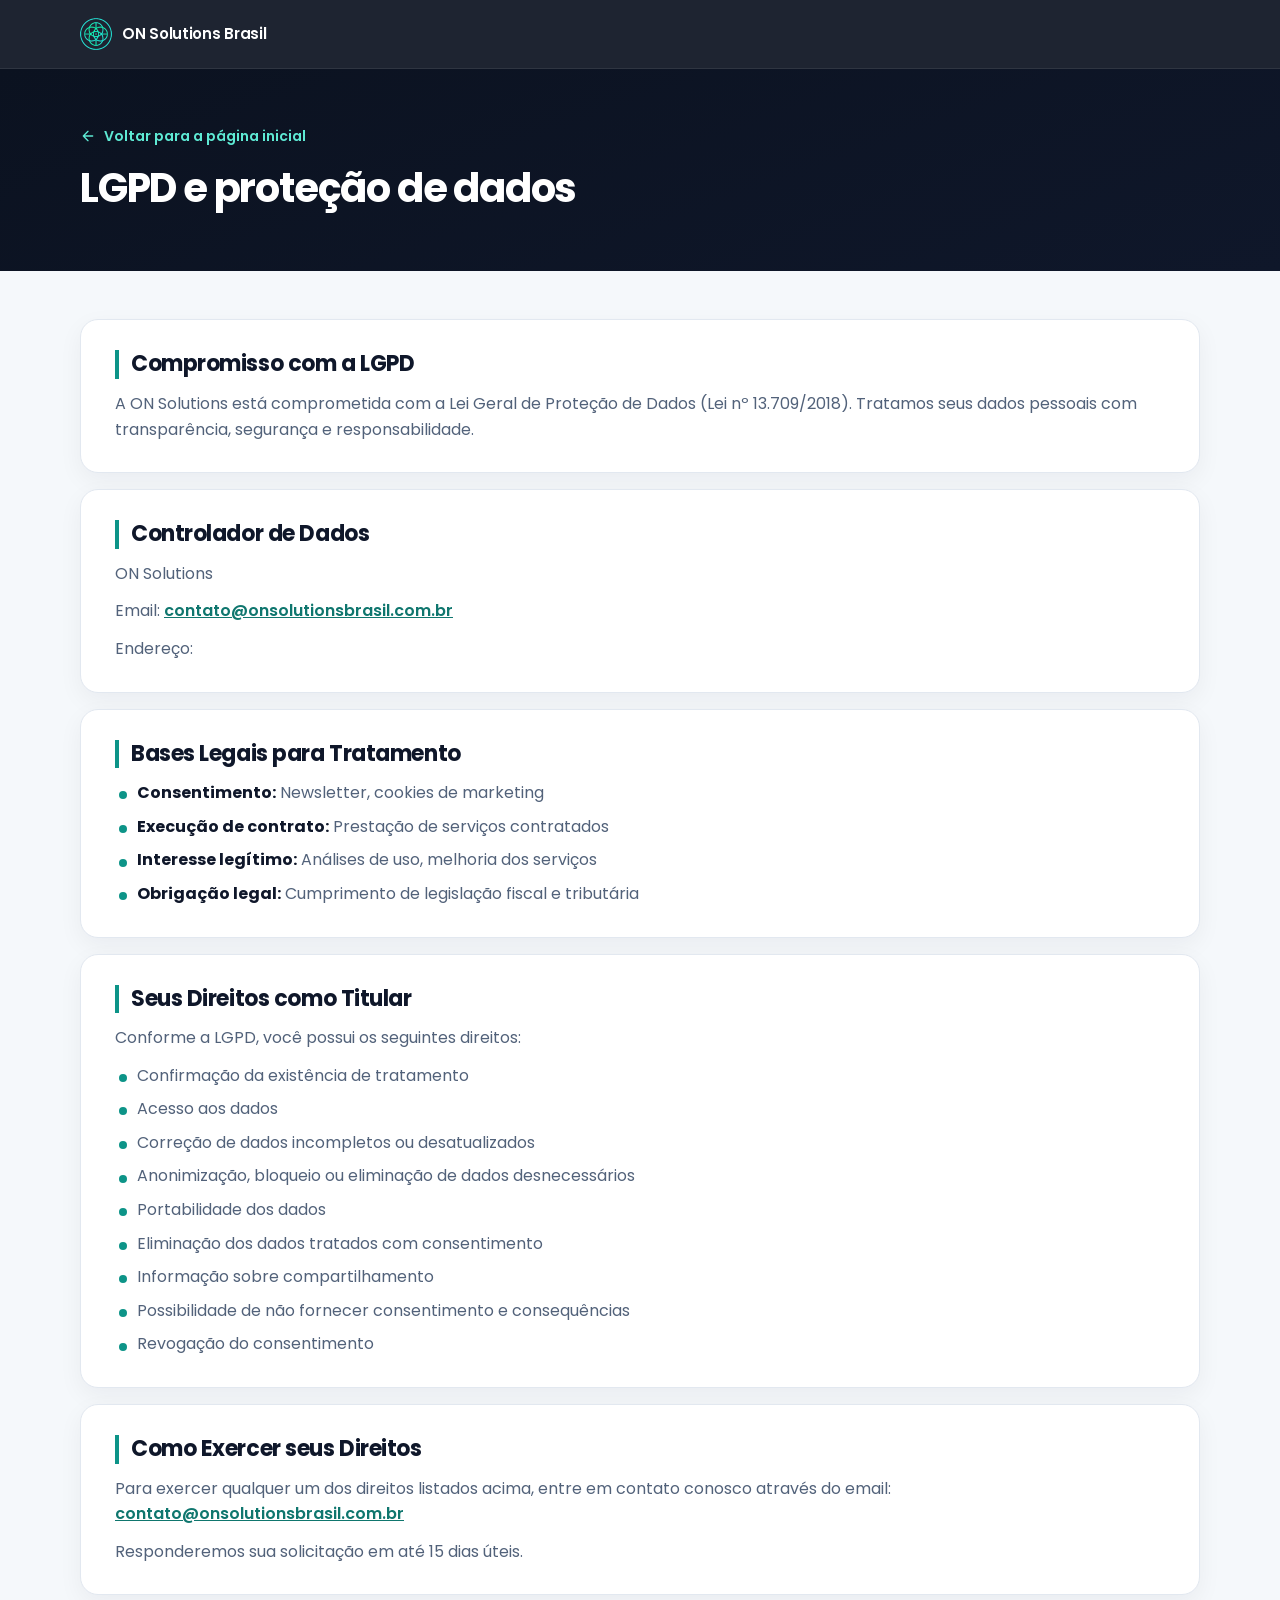
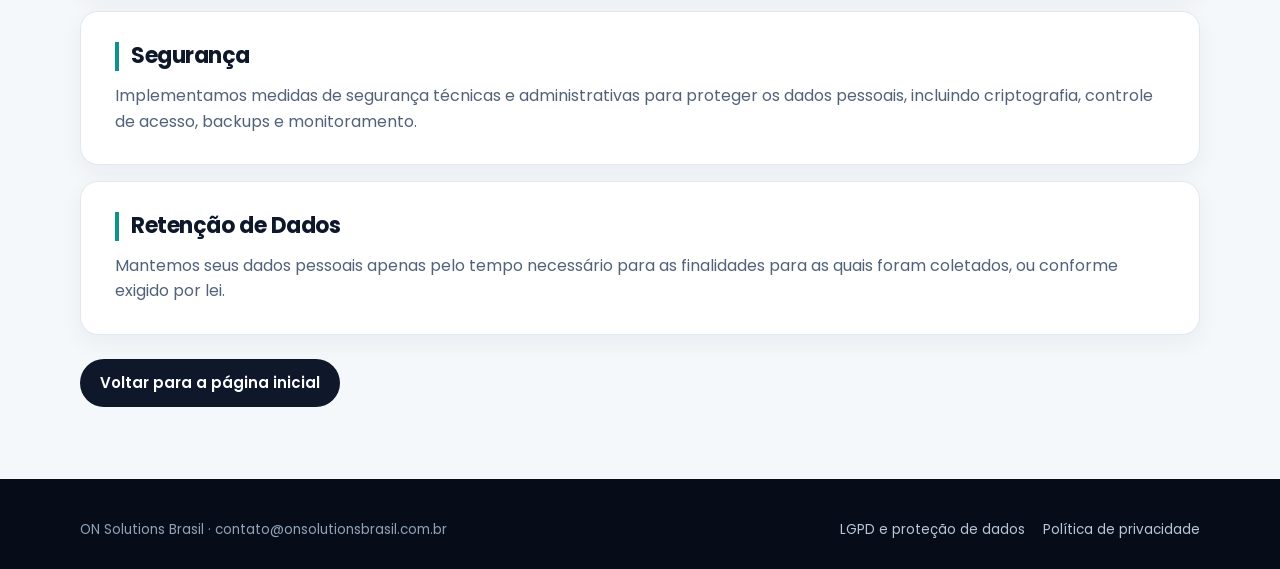
==== lgpd.html @ 5350cd0f "feat(legal): add LGPD and privacy policy pages with legal documentation - Add new legal.css styleshe" ====
<!DOCTYPE html>
<html lang="pt-BR">
<head>
<meta charset="UTF-8">
<meta name="viewport" content="width=device-width, initial-scale=1, viewport-fit=cover">
<meta name="theme-color" content="#0B1220">
<title>LGPD e proteção de dados | ON Solutions Brasil</title>
<meta name="robots" content="noindex,follow">
<link rel="icon" type="image/png" sizes="64x64" href="assets/img/on-logo.png">
<link rel="preconnect" href="https://fonts.googleapis.com">
<link rel="preconnect" href="https://fonts.gstatic.com" crossorigin>
<link href="https://fonts.googleapis.com/css2?family=Poppins:wght@400;500;600;700;800&display=swap" rel="stylesheet">
<link rel="stylesheet" href="css/styles.css">
<link rel="stylesheet" href="css/legal.css">
</head>
<body>
<header class="top"><div class="w top-in">
  <a class="brand" href="index.html" style="text-decoration:none"><img src="assets/img/on-logo.png" alt="ON Solutions Brasil" width="32" height="32"><span>ON Solutions<span class="br"> Brasil</span></span></a>
</div></header>

<section class="legal-hero"><div class="w">
  <a class="legal-back" href="index.html"><svg viewBox="0 0 24 24" aria-hidden="true"><path d="M19 12H5M12 19l-7-7 7-7"/></svg>Voltar para a página inicial</a>
  <h1>LGPD e proteção de dados</h1>
</div></section>

<main class="legal-main"><div class="w">
  <section class="legal-card">
    <h2>Compromisso com a LGPD</h2>
    <p>A ON Solutions está comprometida com a Lei Geral de Proteção de Dados (Lei nº 13.709/2018). Tratamos seus dados pessoais com transparência, segurança e responsabilidade.</p>
  </section>

  <section class="legal-card">
    <h2>Controlador de Dados</h2>
    <p>ON Solutions</p>
    <p>Email: <a href="mailto:contato@onsolutionsbrasil.com.br">contato@onsolutionsbrasil.com.br</a></p>
    <p>Endereço:</p>
  </section>

  <section class="legal-card">
    <h2>Bases Legais para Tratamento</h2>
    <ul>
      <li><strong>Consentimento:</strong> Newsletter, cookies de marketing</li>
      <li><strong>Execução de contrato:</strong> Prestação de serviços contratados</li>
      <li><strong>Interesse legítimo:</strong> Análises de uso, melhoria dos serviços</li>
      <li><strong>Obrigação legal:</strong> Cumprimento de legislação fiscal e tributária</li>
    </ul>
  </section>

  <section class="legal-card">
    <h2>Seus Direitos como Titular</h2>
    <p>Conforme a LGPD, você possui os seguintes direitos:</p>
    <ul>
      <li>Confirmação da existência de tratamento</li>
      <li>Acesso aos dados</li>
      <li>Correção de dados incompletos ou desatualizados</li>
      <li>Anonimização, bloqueio ou eliminação de dados desnecessários</li>
      <li>Portabilidade dos dados</li>
      <li>Eliminação dos dados tratados com consentimento</li>
      <li>Informação sobre compartilhamento</li>
      <li>Possibilidade de não fornecer consentimento e consequências</li>
      <li>Revogação do consentimento</li>
    </ul>
  </section>

  <section class="legal-card">
    <h2>Como Exercer seus Direitos</h2>
    <p>Para exercer qualquer um dos direitos listados acima, entre em contato conosco através do email: <a href="mailto:contato@onsolutionsbrasil.com.br">contato@onsolutionsbrasil.com.br</a></p>
    <p>Responderemos sua solicitação em até 15 dias úteis.</p>
  </section>

  <section class="legal-card">
    <h2>Segurança</h2>
    <p>Implementamos medidas de segurança técnicas e administrativas para proteger os dados pessoais, incluindo criptografia, controle de acesso, backups e monitoramento.</p>
  </section>

  <section class="legal-card">
    <h2>Retenção de Dados</h2>
    <p>Mantemos seus dados pessoais apenas pelo tempo necessário para as finalidades para as quais foram coletados, ou conforme exigido por lei.</p>
  </section>

  <div class="legal-bottom"><a href="index.html">Voltar para a página inicial</a></div>
</div></main>

<footer class="foot legal-foot"><div class="w foot-in">
  <div>ON Solutions Brasil · contato@onsolutionsbrasil.com.br</div>
  <div class="lk"><a href="lgpd.html">LGPD e proteção de dados</a><a href="politica-de-privacidade.html">Política de privacidade</a></div>
</div></footer>
</body>
</html>
---- css/styles.css ----
/* =========================================================================
   ON Solutions Brasil — LP10 Chatbot para WhatsApp
   Estilos (CSS3 puro). Fiel ao arquivo de referência 10-lp-chatbot-whatsapp.html
   ========================================================================= */

:root {
  --ink: #0B1220;
  --navy: #0F172A;
  --bg: #F5F8FB;
  --line: #E2E8F0;
  --text: #0F172A;
  --soft: #52627A;
  --mint: #5EEAD4;
  --teal: #0D9488;
  --tealD: #0F766E;
  --wa: #25D366;
  --waD: #1EBE5B;
  --font: "Poppins", "Segoe UI", system-ui, -apple-system, sans-serif;
}

*, *::before, *::after { box-sizing: border-box; }

html { scroll-behavior: smooth; -webkit-text-size-adjust: 100%; }

body {
  margin: 0;
  font-family: var(--font);
  color: var(--text);
  background: var(--bg);
  line-height: 1.55;
  font-size: 16px;
  -webkit-font-smoothing: antialiased;
  overflow-x: hidden;
}

h1, h2, h3, p, ul { margin: 0; }
ul { padding: 0; list-style: none; }
a { color: inherit; }
img { display: block; max-width: 100%; }

.w { width: min(1120px, 100% - 32px); margin-inline: auto; }

:focus-visible { outline: 3px solid var(--teal); outline-offset: 3px; border-radius: 10px; }
.top :focus-visible,
.hero :focus-visible,
.proof :focus-visible,
.final :focus-visible,
.sticky :focus-visible { outline-color: var(--mint); }

/* ---------------------------------------------------------------- Header */
.top {
  position: sticky;
  top: 0;
  z-index: 50;
  background: rgba(11, 18, 32, .92);
  backdrop-filter: blur(12px);
  -webkit-backdrop-filter: blur(12px);
  border-bottom: 1px solid rgba(255, 255, 255, .08);
}
.top-in { display: flex; align-items: center; justify-content: space-between; height: 60px; gap: 12px; }
.brand {
  display: flex; align-items: center; gap: 10px;
  color: #fff; font-weight: 600; font-size: 15px; letter-spacing: -.02em; white-space: nowrap;
}
.brand img { width: 32px; height: 32px; }
.top-r { display: flex; align-items: center; gap: 18px; }
.top-phone { display: none; color: #CBD5E1; font-weight: 500; font-size: 15px; text-decoration: none; }
.top-phone:hover { color: var(--mint); }
.top-btn {
  display: inline-flex; align-items: center; gap: 8px;
  background: var(--wa); color: #06240F; font-weight: 700; font-size: 14px;
  padding: 10px 16px; border-radius: 999px; text-decoration: none; white-space: nowrap;
}
.top-btn svg { width: 18px; height: 18px; fill: currentColor; }

@media (max-width: 400px) { .brand .br { display: none; } }

/* ------------------------------------------------------------------ Hero */
.hero {
  background:
    radial-gradient(90% 70% at 100% 0%, rgba(94, 234, 212, .22), transparent 60%),
    radial-gradient(80% 60% at 0% 100%, rgba(13, 148, 136, .32), transparent 62%),
    linear-gradient(165deg, #0B1220 0%, #0F2D3A 62%, #134E4A 100%);
  color: #fff;
  padding: 26px 0 44px;
}
.hero-grid { display: grid; gap: 26px; }
.badge {
  display: inline-flex; align-items: center; gap: 8px;
  font-size: 13px; font-weight: 600; color: var(--mint);
  background: rgba(94, 234, 212, .10); border: 1px solid rgba(94, 234, 212, .30);
  padding: 6px 12px; border-radius: 999px;
}
.badge i { width: 8px; height: 8px; border-radius: 50%; background: var(--mint); animation: ping 2s infinite; }
@keyframes ping {
  0% { box-shadow: 0 0 0 0 rgba(94, 234, 212, .6); }
  70%, 100% { box-shadow: 0 0 0 10px rgba(94, 234, 212, 0); }
}
.h { font-size: clamp(29px, 8.4vw, 54px); line-height: 1.05; font-weight: 800; letter-spacing: -.04em; margin-top: 16px; }
.h mark { background: none; color: var(--mint); }
.sub { margin-top: 14px; font-size: clamp(17px, 4.5vw, 20px); line-height: 1.45; color: #CBD7E4; max-width: 560px; }
.points { display: none; }
.cta {
  position: relative;
  display: flex; align-items: center; justify-content: center; gap: 12px;
  width: 100%; min-height: 62px; padding: 16px 22px; border-radius: 18px;
  background: var(--wa); color: #06240F;
  font-family: inherit; font-weight: 700; font-size: 18px; line-height: 1.2;
  text-decoration: none; text-align: center;
  box-shadow: 0 14px 34px -10px rgba(37, 211, 102, .65), inset 0 -3px 0 rgba(0, 0, 0, .12);
  overflow: hidden; transition: transform .15s, background .15s; -webkit-tap-highlight-color: transparent;
}
.cta:hover { background: var(--waD); }
.cta:active { transform: translateY(1px) scale(.99); }
.cta svg { width: 26px; height: 26px; flex: none; fill: currentColor; }
.cta .arr { width: 22px; height: 22px; fill: none; stroke: currentColor; stroke-width: 2.6; stroke-linecap: round; stroke-linejoin: round; }
.cta::after {
  content: ""; position: absolute; inset: 0;
  background: linear-gradient(110deg, transparent 30%, rgba(255, 255, 255, .45) 50%, transparent 70%);
  transform: translateX(-120%); animation: shine 3.4s ease-in-out infinite; pointer-events: none;
}
@keyframes shine {
  0%, 55% { transform: translateX(-120%); }
  100% { transform: translateX(120%); }
}
.trust { display: flex; flex-wrap: wrap; gap: 8px 16px; margin-top: 16px; font-size: 13.5px; color: #B7C6D8; }
.trust span { display: inline-flex; align-items: center; gap: 7px; }
.trust span::before,
.points li::before,
.offer li::before {
  content: ""; flex: none; width: 16px; height: 16px; border-radius: 50%;
  background: var(--mint) url("data:image/svg+xml,%3Csvg xmlns='http://www.w3.org/2000/svg' viewBox='0 0 24 24' fill='none' stroke='%230B1220' stroke-width='4' stroke-linecap='round' stroke-linejoin='round'%3E%3Cpath d='M5 12.5l4.5 4.5L19 7.5'/%3E%3C/svg%3E") center / 10px no-repeat;
}

/* Card de conversa (demonstração visual do WhatsApp) */
.chat {
  display: block; text-decoration: none; color: #fff;
  background: rgba(255, 255, 255, .06); border: 1px solid rgba(255, 255, 255, .14);
  border-radius: 24px; padding: 14px;
  backdrop-filter: blur(8px); -webkit-backdrop-filter: blur(8px);
}
.chat-head { display: flex; align-items: center; gap: 10px; padding: 4px 6px 12px; border-bottom: 1px solid rgba(255, 255, 255, .10); }
.chat-head img { width: 38px; height: 38px; border-radius: 50%; background: #0B1220; padding: 4px; }
.chat-head b { display: block; font-size: 15px; line-height: 1.2; }
.chat-head small { font-size: 12px; color: #9FB2C7; }
.chat-body { padding: 16px 4px 4px; display: flex; flex-direction: column; gap: 12px; }
.bubble {
  align-self: flex-end; max-width: 92%;
  background: #005C4B; color: #E9FFF7; border-radius: 16px 16px 4px 16px;
  padding: 12px 14px; font-size: 15px; line-height: 1.45;
  box-shadow: 0 8px 18px -10px rgba(0, 0, 0, .6);
}
.chat-hint { font-size: 12.5px; color: #9FB2C7; text-align: center; }

/* ---------------------------------------------------------------- Seções */
.sec { padding: 52px 0; }
.sec-w { background: #fff; }
.eyebrow { font-size: 13px; font-weight: 700; color: var(--tealD); letter-spacing: .02em; }
.t2 { font-size: clamp(26px, 6.8vw, 40px); line-height: 1.1; font-weight: 800; letter-spacing: -.035em; margin-top: 8px; }
.lead2 { margin-top: 12px; color: var(--soft); font-size: 16.5px; max-width: 620px; }

/* Dores (toggle) */
.pains { display: grid; gap: 12px; margin-top: 24px; }
.pain {
  display: flex; align-items: center; gap: 14px; width: 100%; min-height: 68px;
  padding: 14px 16px; border-radius: 18px; background: #fff; border: 1.5px solid var(--line);
  font-family: inherit; font-weight: 600; font-size: 17px; line-height: 1.3; letter-spacing: -.01em;
  color: inherit; text-align: left; cursor: pointer;
  transition: border-color .15s, background .15s, transform .15s; -webkit-tap-highlight-color: transparent;
}
.pain:hover { border-color: #9DDBB8; }
.pain:active { transform: scale(.99); }
.pain .qt { flex: 1; }
.pain .ck {
  flex: none; width: 30px; height: 30px; border-radius: 50%; border: 2px solid #C5D0DD;
  display: grid; place-items: center; transition: background .15s, border-color .15s;
}
.pain .ck svg { width: 16px; height: 16px; fill: none; stroke: #fff; stroke-width: 3.4; stroke-linecap: round; stroke-linejoin: round; opacity: 0; }
.pain[aria-pressed=true] { border-color: var(--wa); background: #F0FFF6; }
.pain[aria-pressed=true] .ck { background: var(--wa); border-color: var(--wa); }
.pain[aria-pressed=true] .ck svg { opacity: 1; }
.pains-hint { margin-top: 14px; font-size: 14px; color: var(--soft); text-align: center; min-height: 21px; }

/* Benefícios */
.bens { display: grid; gap: 14px; margin-top: 26px; }
.ben { background: var(--bg); border: 1px solid var(--line); border-radius: 20px; padding: 20px; }
.bi {
  width: 46px; height: 46px; border-radius: 14px;
  background: linear-gradient(135deg, #0F2D3A, #134E4A);
  display: grid; place-items: center; margin-bottom: 14px;
}
.bi svg { width: 24px; height: 24px; stroke: var(--mint); fill: none; stroke-width: 2; stroke-linecap: round; stroke-linejoin: round; }
.ben h3 { font-size: 18px; font-weight: 700; letter-spacing: -.02em; line-height: 1.25; }
.ben p { margin-top: 6px; color: var(--soft); font-size: 15px; }

/* Prova social */
.proof { background: #0B1220; color: #fff; }
.proof .eyebrow { color: var(--mint); }
.stats { display: grid; grid-template-columns: 1fr 1fr; gap: 12px; margin-top: 22px; }
.stat { background: rgba(255, 255, 255, .06); border: 1px solid rgba(255, 255, 255, .12); border-radius: 18px; padding: 16px; }
.stat b { display: block; font-size: 34px; font-weight: 800; letter-spacing: -.04em; line-height: 1; color: var(--mint); }
.stat span { display: block; margin-top: 6px; font-size: 13px; color: #B7C6D8; }
.stat.wide { grid-column: 1/-1; }
.stat.wide b { font-size: 26px; }

/* Carrossel de clientes */
.marq {
  margin-top: 22px; overflow-x: auto; scrollbar-width: none;
  -webkit-mask-image: linear-gradient(90deg, transparent, #000 8%, #000 92%, transparent);
  mask-image: linear-gradient(90deg, transparent, #000 8%, #000 92%, transparent);
}
.marq::-webkit-scrollbar { display: none; }
.marq.is-looping { overflow: hidden; }
.track { display: flex; width: max-content; }
.marq.is-looping .track { animation: mq var(--dur, 40s) linear infinite; will-change: transform; }
.marq.is-looping.is-paused .track { animation-play-state: paused; }
@keyframes mq { to { transform: translateX(-50%); } }
.chip {
  flex: none; width: 168px; height: 64px; margin-right: 12px;
  background: #fff; border-radius: 14px; display: flex; align-items: center; justify-content: center; padding: 10px 16px;
}
.chip img { max-width: 136px; max-height: 42px; width: auto; height: auto; object-fit: contain; }
.chip .wm { font-weight: 700; font-size: 19px; letter-spacing: -.03em; color: #0F172A; }

/* Como funciona */
.steps2 { display: grid; gap: 12px; margin-top: 24px; }
.st { display: flex; gap: 16px; align-items: flex-start; background: #fff; border: 1px solid var(--line); border-radius: 20px; padding: 18px; }
.st .n { flex: none; width: 44px; height: 44px; border-radius: 14px; background: var(--navy); color: var(--mint); font-weight: 800; font-size: 20px; display: grid; place-items: center; }
.st b { display: block; font-size: 17px; line-height: 1.3; }
.st p { color: var(--soft); font-size: 15px; margin-top: 2px; }

/* Oferta */
.offer { background: linear-gradient(160deg, #0F2D3A, #134E4A); border-radius: 26px; color: #fff; padding: 26px 22px; }
.offer .t2 { margin-top: 6px; }
.offer ul { display: grid; gap: 12px; margin: 18px 0 24px; }
.offer li { display: flex; gap: 12px; align-items: flex-start; font-size: 16.5px; line-height: 1.4; }
.offer li::before { margin-top: 2px; width: 20px; height: 20px; background-size: 12px; }

/* FAQ */
#duvidas { text-align: center; }
#duvidas .faq { text-align: left; margin-left: auto; margin-right: auto; }
.faq { display: grid; gap: 10px; margin-top: 22px; }
details { background: #fff; border: 1px solid var(--line); border-radius: 16px; }
summary {
  cursor: pointer; list-style: none; padding: 18px; font-weight: 600; font-size: 16.5px;
  display: flex; justify-content: space-between; gap: 12px; align-items: center; min-height: 58px;
  -webkit-tap-highlight-color: transparent;
}
summary::-webkit-details-marker { display: none; }
summary::after { content: "+"; font-size: 26px; line-height: 1; color: var(--tealD); flex: none; }
details[open] summary::after { content: "–"; }
details p { padding: 0 18px 18px; color: var(--soft); font-size: 15.5px; }

/* CTA final */
.final {
  background: radial-gradient(90% 80% at 50% 0%, rgba(94, 234, 212, .18), transparent 60%), #0B1220;
  color: #fff; text-align: center; padding: 58px 0 64px;
}
.final .h2 { font-size: clamp(28px, 7.4vw, 44px); font-weight: 800; letter-spacing: -.04em; line-height: 1.08; }
.final p.lead3 { color: #C0CEDC; margin: 14px auto 26px; max-width: 520px; font-size: 16.5px; }
.note { margin-top: 14px; font-size: 13.5px; color: #93A7BD; }

/* Footer */
.foot { background: #070D18; color: #8FA2B8; padding: 28px 0 calc(28px + 84px); font-size: 13.5px; }
.foot-in { display: grid; gap: 14px; }
.foot a { color: #B7C6D8; text-decoration: none; }
.foot a:hover { text-decoration: underline; }
.foot .lk { display: flex; flex-wrap: wrap; gap: 6px 18px; }

/* Barra fixa de WhatsApp */
.sticky {
  position: fixed; left: 0; right: 0; bottom: 0; z-index: 60;
  padding: 10px 14px calc(10px + env(safe-area-inset-bottom));
  background: rgba(11, 18, 32, .94);
  backdrop-filter: blur(12px); -webkit-backdrop-filter: blur(12px);
  border-top: 1px solid rgba(255, 255, 255, .10);
  animation: up .5s .5s both;
}
@keyframes up { from { transform: translateY(110%); } to { transform: none; } }
.sticky .cta {
  min-height: 58px; font-size: 17px; max-width: 520px; margin-inline: auto;
  box-shadow: 0 10px 26px -10px rgba(37, 211, 102, .6), inset 0 -3px 0 rgba(0, 0, 0, .12);
}

/* Índice (reservado, presente na referência) */
.idx { display: grid; gap: 12px; margin-top: 22px; }
.idx a { display: block; background: #fff; border: 1px solid var(--line); border-radius: 16px; padding: 16px; text-decoration: none; }
.idx b { display: block; font-size: 17px; }
.idx span { display: block; color: var(--soft); font-size: 14.5px; margin-top: 2px; }
.idx code { display: block; margin-top: 8px; font-size: 12.5px; background: var(--bg); padding: 6px 8px; border-radius: 8px; word-break: break-all; color: #334155; }

/* ===================================================================
   Responsividade
   =================================================================== */
@media (max-width: 430px) {
  .cta .arr { display: none; }
  .cta { padding: 16px 16px; font-size: 17px; gap: 10px; }
}
@media (max-width: 380px) {
  .cta, .sticky .cta { font-size: 16px; gap: 10px; padding: 14px 14px; }
}
@media (max-width: 340px) {
  .cta, .sticky .cta { font-size: 14.5px; gap: 8px; padding: 14px 10px; }
  .cta svg { width: 22px; height: 22px; }
}

@media (min-width: 860px) {
  .top-in { height: 68px; }
  .top-phone { display: block; }
  .hero { padding: 64px 0 88px; }
  .hero-grid { grid-template-columns: 1.1fr .9fr; align-items: center; gap: 56px; }
  .points { display: grid; gap: 10px; margin-top: 20px; font-size: 16.5px; color: #E2E8F0; }
  .points li { display: flex; gap: 10px; align-items: center; }
  .sec { padding: 84px 0; }
  .pains { grid-template-columns: 1fr 1fr; }
  .bens { grid-template-columns: repeat(4, 1fr); }
  .steps2 { grid-template-columns: repeat(3, 1fr); }
  .stats { grid-template-columns: repeat(3, 1fr); }
  .stat.wide { grid-column: auto; }
  .offer { padding: 44px 48px; display: grid; grid-template-columns: 1.2fr 1fr; gap: 32px; align-items: center; }
  .offer ul { margin: 0; }
  .foot-in { grid-template-columns: 1fr auto; align-items: center; }
  .faq { max-width: 820px; }
}

/* ---- Ajustes finos (segunda camada, conforme referência) ---- */
.w { width: min(1120px, 100% - 40px); }
body { line-height: 1.6; }
.top { transition: transform .3s ease; }
.top.hide { transform: translateY(-100%); }
.hero { padding: 40px 0 64px; }
.hero-grid { gap: 40px; }
.h { margin-top: 22px; line-height: 1.08; }
.badge { padding: 7px 14px; }
.sub { margin-top: 22px; line-height: 1.6; }
.trust { margin-top: 30px; gap: 12px 20px; }
.chat { padding: 20px; border-radius: 28px; }
.chat-head { padding: 4px 6px 16px; }
.chat-body { padding: 22px 4px 6px; gap: 16px; }
.bubble { padding: 15px 17px; }
.sec { padding: 76px 0; }
.t2 { margin-top: 14px; line-height: 1.14; }
.lead2 { margin-top: 18px; line-height: 1.65; max-width: 600px; }
.pains { margin-top: 36px; gap: 16px; }
.pain { min-height: 80px; padding: 18px 20px; line-height: 1.4; }
.pains-hint { margin-top: 22px; }
.bens { margin-top: 40px; gap: 20px; }
.ben { padding: 28px 26px; border-radius: 22px; }
.bi { margin-bottom: 20px; }
.ben p { margin-top: 10px; line-height: 1.6; }
.stats { margin-top: 34px; gap: 16px; }
.stat { padding: 22px; }
.marq { margin-top: 36px; }
.chip { width: 176px; height: 70px; margin-right: 16px; }
.steps2 { margin-top: 34px; gap: 16px; }
.st { padding: 24px 22px; gap: 18px; border-radius: 22px; }
.st p { margin-top: 6px; line-height: 1.6; }
.offer { padding: 34px 26px; border-radius: 28px; }
.offer .t2 { margin-top: 10px; }
.offer ul { gap: 16px; margin: 24px 0 0; }
.faq { margin-top: 34px; gap: 14px; }
summary { padding: 22px; }
details p { padding: 0 22px 22px; line-height: 1.7; }
.final { padding: 84px 0 92px; }
.final p.lead3 { margin: 20px auto 0; line-height: 1.65; }
.note { margin-top: 18px; }
.foot { padding-top: 40px; }
.idx { gap: 18px; margin-top: 32px; }
.idx a { padding: 22px; }

@media (max-width: 380px) {
  .w { width: min(1120px, 100% - 32px); }
}
@media (min-width: 860px) {
  .w { width: min(1120px, 100% - 64px); }
  .hero { padding: 96px 0 120px; }
  .hero-grid { gap: 80px; }
  .sec { padding: 120px 0; }
  .lead2 { font-size: 17.5px; }
  .pains { gap: 20px; }
  .bens { gap: 24px; }
  .steps2 { gap: 20px; }
  .offer { padding: 52px 56px; gap: 48px; }
  .final { padding: 112px 0 120px; }
}

@media (prefers-reduced-motion: reduce) {
  * { animation: none !important; transition: none !important; }
  html { scroll-behavior: auto; }
}
---- css/legal.css ----
/* Páginas legais: complementa css/styles.css */
.legal-hero {
  background: linear-gradient(160deg, var(--ink), var(--navy));
  color: #fff;
  padding: 40px 0 44px;
}
.legal-back {
  display: inline-flex; align-items: center; gap: 8px;
  color: var(--mint); font-weight: 600; font-size: 14px; text-decoration: none;
  margin-bottom: 18px;
}
.legal-back:hover { text-decoration: underline; }
.legal-back svg { width: 16px; height: 16px; fill: none; stroke: currentColor; stroke-width: 2; stroke-linecap: round; stroke-linejoin: round; }
.legal-hero h1 { font-size: clamp(26px, 5vw, 40px); line-height: 1.15; letter-spacing: -.03em; font-weight: 700; }
.legal-hero p { margin-top: 12px; max-width: 680px; color: #CBD5E1; font-size: 16px; }

.legal-main { padding: 32px 0 48px; }
.legal-card {
  background: #fff;
  border: 1px solid var(--line);
  border-radius: 18px;
  padding: 22px 20px;
  box-shadow: 0 8px 24px rgba(15, 23, 42, .05);
}
.legal-card + .legal-card { margin-top: 16px; }
.legal-card h2 {
  font-size: 19px; line-height: 1.3; letter-spacing: -.02em; font-weight: 700;
  margin-bottom: 12px; padding-left: 12px; border-left: 4px solid var(--teal);
}
.legal-card p { color: var(--soft); }
.legal-card p + p, .legal-card p + ul, .legal-card ul + p { margin-top: 12px; }
.legal-card h3 { font-size: 16px; font-weight: 600; color: var(--text); margin: 16px 0 4px; }
.legal-card h3:first-of-type { margin-top: 0; }
.legal-card ul { display: grid; gap: 8px; }
.legal-card li { position: relative; padding-left: 22px; color: var(--soft); }
.legal-card li::before {
  content: ""; position: absolute; left: 4px; top: .7em;
  width: 8px; height: 8px; border-radius: 50%; background: var(--teal);
}
.legal-card li strong { color: var(--text); }
.legal-card a { color: var(--tealD); font-weight: 600; overflow-wrap: anywhere; }
.legal-card a:hover { color: var(--teal); }
.legal-card .addr { display: block; margin-top: 4px; }

.legal-bottom { margin-top: 24px; }
.legal-bottom a {
  display: inline-flex; align-items: center; gap: 8px;
  background: var(--navy); color: #fff; font-weight: 600; font-size: 15px;
  padding: 12px 20px; border-radius: 999px; text-decoration: none;
}
.legal-bottom a:hover { background: var(--tealD); }

.legal-foot { padding-bottom: 28px; }

@media (min-width: 768px) {
  .legal-hero { padding: 56px 0 60px; }
  .legal-main { padding: 48px 0 72px; }
  .legal-card { padding: 30px 34px; }
  .legal-card h2 { font-size: 22px; }
}
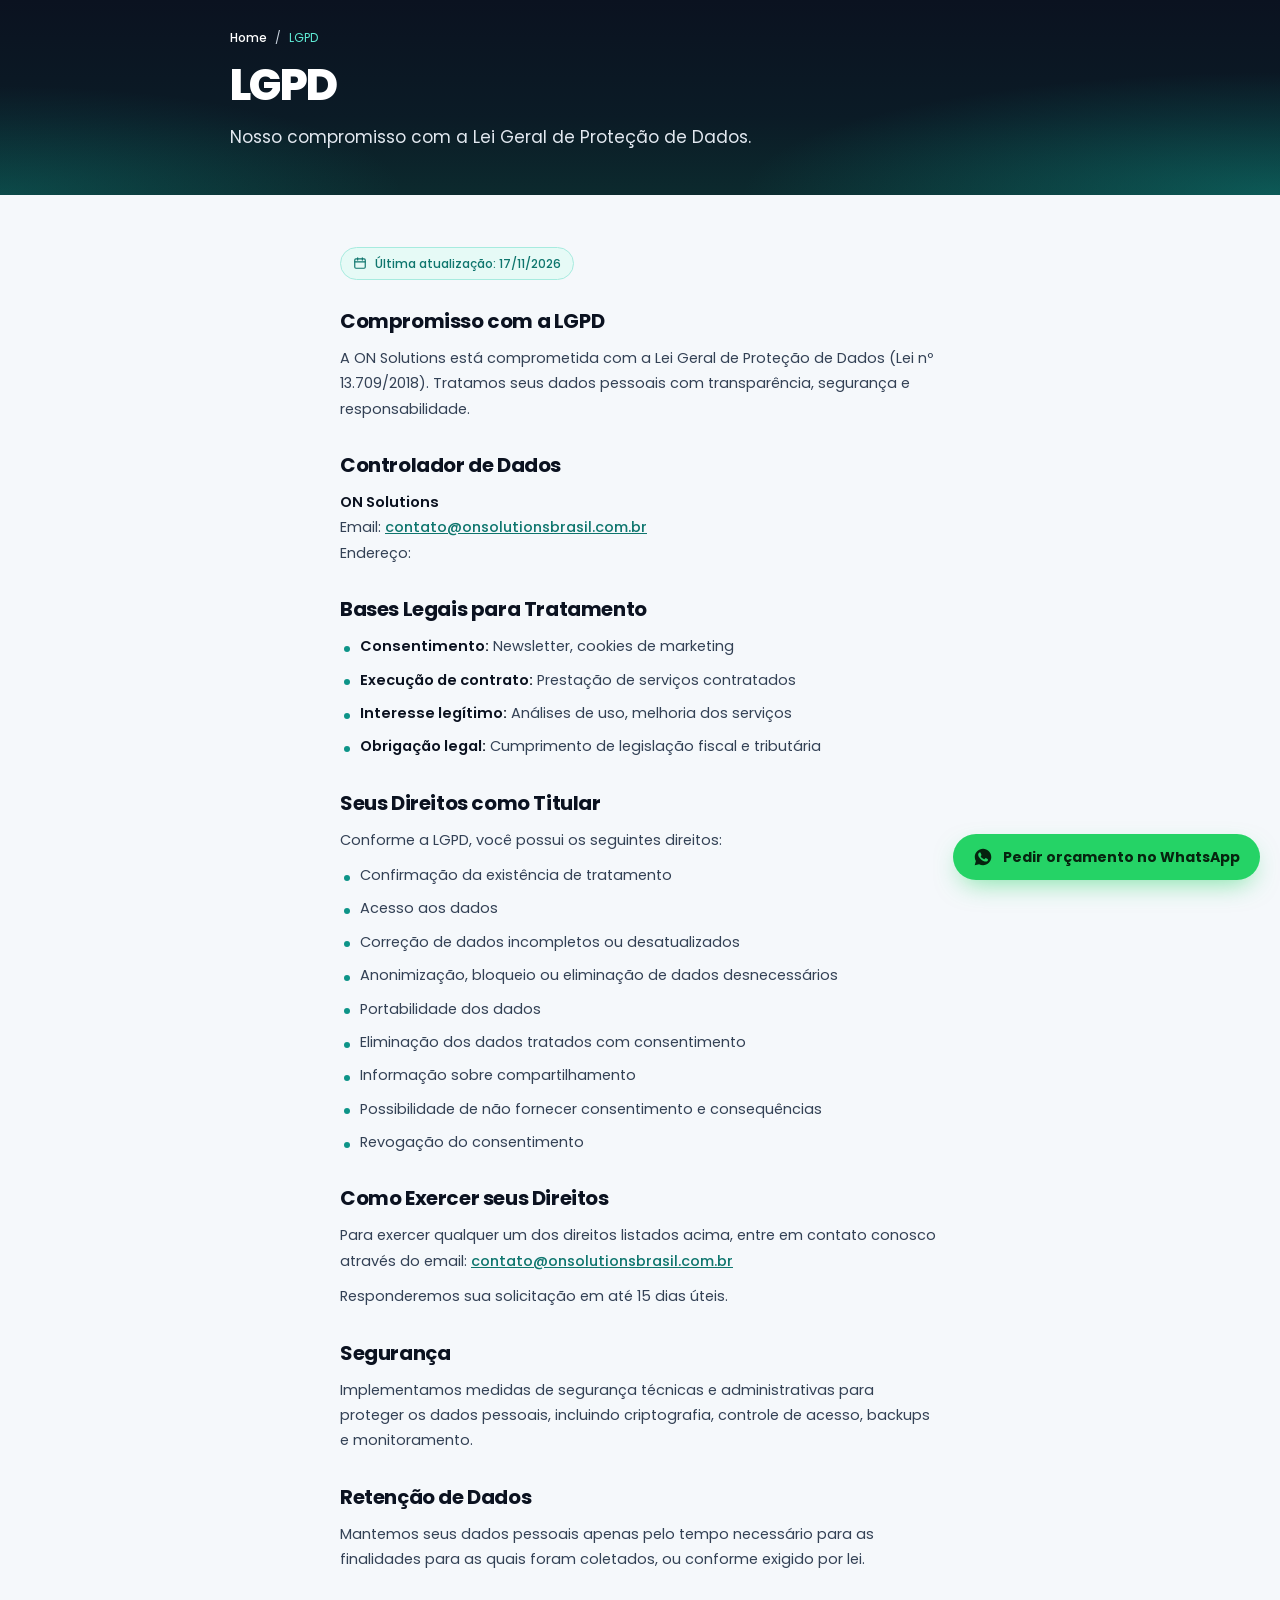
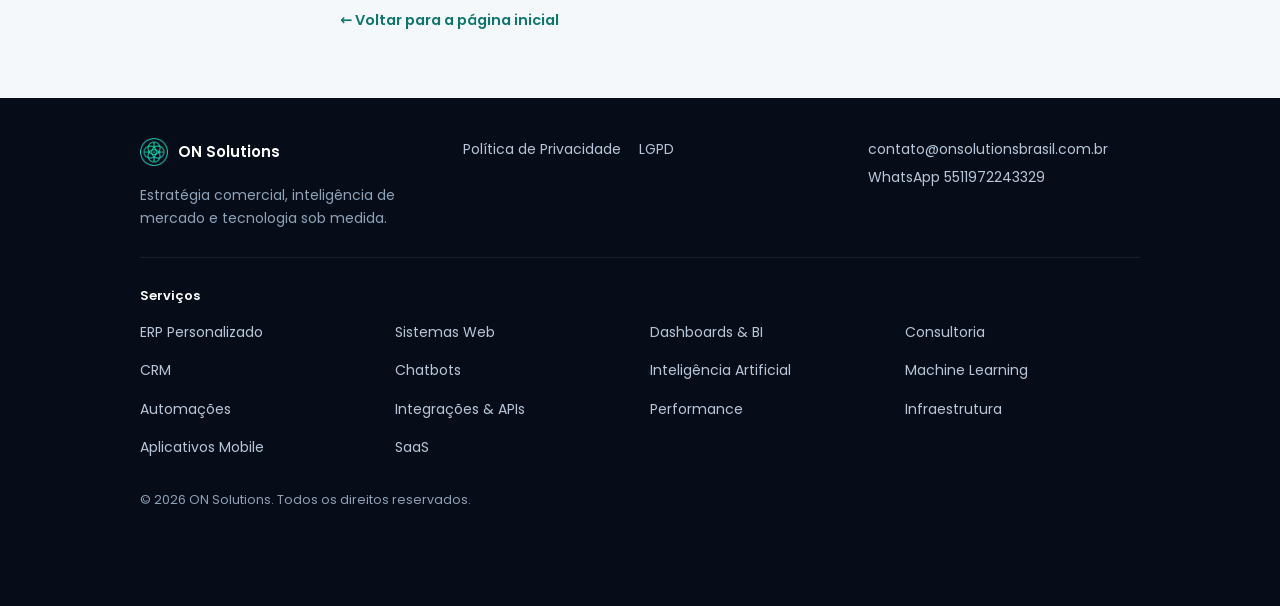
==== commit 74982f67: "feat(legal): redesign legal pages with improved typography and new footer - Refactor legal.css with " ====
--- a/lgpd.html
+++ b/lgpd.html
@@ -4,7 +4,7 @@
 <meta charset="UTF-8">
 <meta name="viewport" content="width=device-width, initial-scale=1, viewport-fit=cover">
 <meta name="theme-color" content="#0B1220">
-<title>LGPD e proteção de dados | ON Solutions Brasil</title>
+<title>LGPD | ON Solutions Brasil</title>
 <meta name="robots" content="noindex,follow">
 <link rel="icon" type="image/png" sizes="64x64" href="assets/img/on-logo.png">
 <link rel="preconnect" href="https://fonts.googleapis.com">
@@ -14,29 +14,23 @@
 <link rel="stylesheet" href="css/legal.css">
 </head>
 <body>
-<header class="top"><div class="w top-in">
-  <a class="brand" href="index.html" style="text-decoration:none"><img src="assets/img/on-logo.png" alt="ON Solutions Brasil" width="32" height="32"><span>ON Solutions<span class="br"> Brasil</span></span></a>
+<header class="legal-hero"><div class="legal-wrap">
+  <nav class="crumb" aria-label="Navegação"><a href="index.html">Home</a><span aria-hidden="true">/</span><span aria-current="page">LGPD</span></nav>
+  <h1>LGPD</h1>
+  <p>Nosso compromisso com a Lei Geral de Proteção de Dados.</p>
 </div></header>
 
-<section class="legal-hero"><div class="w">
-  <a class="legal-back" href="index.html"><svg viewBox="0 0 24 24" aria-hidden="true"><path d="M19 12H5M12 19l-7-7 7-7"/></svg>Voltar para a página inicial</a>
-  <h1>LGPD e proteção de dados</h1>
-</div></section>
-
-<main class="legal-main"><div class="w">
-  <section class="legal-card">
+<main class="legal-main"><article class="legal-body">
+  <div class="legal-date"><svg viewBox="0 0 24 24" aria-hidden="true"><rect x="3" y="5" width="18" height="16" rx="2"/><path d="M16 3v4M8 3v4M3 10h18"/></svg><span>Última atualização: 17/11/2026</span></div>
+  <section>
     <h2>Compromisso com a LGPD</h2>
     <p>A ON Solutions está comprometida com a Lei Geral de Proteção de Dados (Lei nº 13.709/2018). Tratamos seus dados pessoais com transparência, segurança e responsabilidade.</p>
   </section>
-
-  <section class="legal-card">
+  <section>
     <h2>Controlador de Dados</h2>
-    <p>ON Solutions</p>
-    <p>Email: <a href="mailto:contato@onsolutionsbrasil.com.br">contato@onsolutionsbrasil.com.br</a></p>
-    <p>Endereço:</p>
+    <p><strong>ON Solutions</strong><br>Email: <a href="mailto:contato@onsolutionsbrasil.com.br">contato@onsolutionsbrasil.com.br</a><br>Endereço:</p>
   </section>
-
-  <section class="legal-card">
+  <section>
     <h2>Bases Legais para Tratamento</h2>
     <ul>
       <li><strong>Consentimento:</strong> Newsletter, cookies de marketing</li>
@@ -45,8 +39,7 @@
       <li><strong>Obrigação legal:</strong> Cumprimento de legislação fiscal e tributária</li>
     </ul>
   </section>
-
-  <section class="legal-card">
+  <section>
     <h2>Seus Direitos como Titular</h2>
     <p>Conforme a LGPD, você possui os seguintes direitos:</p>
     <ul>
@@ -61,29 +54,46 @@
       <li>Revogação do consentimento</li>
     </ul>
   </section>
-
-  <section class="legal-card">
+  <section>
     <h2>Como Exercer seus Direitos</h2>
     <p>Para exercer qualquer um dos direitos listados acima, entre em contato conosco através do email: <a href="mailto:contato@onsolutionsbrasil.com.br">contato@onsolutionsbrasil.com.br</a></p>
     <p>Responderemos sua solicitação em até 15 dias úteis.</p>
   </section>
-
-  <section class="legal-card">
+  <section>
     <h2>Segurança</h2>
     <p>Implementamos medidas de segurança técnicas e administrativas para proteger os dados pessoais, incluindo criptografia, controle de acesso, backups e monitoramento.</p>
   </section>
-
-  <section class="legal-card">
+  <section>
     <h2>Retenção de Dados</h2>
     <p>Mantemos seus dados pessoais apenas pelo tempo necessário para as finalidades para as quais foram coletados, ou conforme exigido por lei.</p>
   </section>
+  <p class="legal-back"><a href="index.html">&larr; Voltar para a página inicial</a></p>
+</article></main>
 
-  <div class="legal-bottom"><a href="index.html">Voltar para a página inicial</a></div>
-</div></main>
+<footer class="lf"><div class="lf-w">
+  <div class="lf-top">
+    <div class="lf-brand">
+      <a class="lf-logo" href="index.html"><img src="assets/img/on-logo.png" alt="" width="28" height="28"><span>ON Solutions</span></a>
+      <p>Estratégia comercial, inteligência de mercado e tecnologia sob medida.</p>
+    </div>
+    <nav class="lf-links" aria-label="Links legais"><a href="politica-de-privacidade.html">Política de Privacidade</a><a href="lgpd.html">LGPD</a></nav>
+    <div class="lf-contact">
+      <a href="mailto:contato@onsolutionsbrasil.com.br">contato@onsolutionsbrasil.com.br</a>
+      <a href="https://wa.me/5511972243329" target="_blank" rel="noopener">WhatsApp 5511972243329</a>
+    </div>
+  </div>
+  <div class="lf-services">
+    <h2>Serviços</h2>
+    <ul>
+      <li>ERP Personalizado</li><li>Sistemas Web</li><li>Dashboards &amp; BI</li><li>Consultoria</li>
+      <li>CRM</li><li><a href="index.html">Chatbots</a></li><li>Inteligência Artificial</li><li>Machine Learning</li>
+      <li>Automações</li><li>Integrações &amp; APIs</li><li>Performance</li><li>Infraestrutura</li>
+      <li>Aplicativos Mobile</li><li>SaaS</li>
+    </ul>
+  </div>
+  <p class="lf-copy">© 2026 ON Solutions. Todos os direitos reservados.</p>
+</div></footer>
 
-<footer class="foot legal-foot"><div class="w foot-in">
-  <div>ON Solutions Brasil · contato@onsolutionsbrasil.com.br</div>
-  <div class="lk"><a href="lgpd.html">LGPD e proteção de dados</a><a href="politica-de-privacidade.html">Política de privacidade</a></div>
-</div></footer>
+<a class="legal-wa" href="https://wa.me/5511972243329?text=Ol%C3%A1%2C%20vim%20do%20site%20e%20gostaria%20de%20saber%20mais%20sobre%20os%20servi%C3%A7os%20de%20Chatbots." target="_blank" rel="noopener"><svg viewBox="0 0 24 24" aria-hidden="true"><path d="M12.04 2C6.58 2 2.13 6.45 2.13 11.91c0 1.75.46 3.45 1.32 4.95L2.05 22l5.25-1.38a9.9 9.9 0 0 0 4.74 1.21c5.46 0 9.91-4.45 9.91-9.91S17.5 2 12.04 2Zm5.8 14.1c-.25.69-1.45 1.32-2 1.37-.5.05-1.13.07-1.82-.11-.42-.13-.96-.31-1.65-.6-2.9-1.25-4.8-4.17-4.95-4.36-.14-.19-1.18-1.57-1.18-3s.75-2.13 1.02-2.42c.26-.29.57-.36.76-.36h.55c.18 0 .42-.07.65.5.25.58.83 2 .9 2.15.07.14.12.31.02.5-.09.19-.14.31-.28.48-.14.17-.3.37-.43.5-.14.14-.29.29-.12.58.17.29.74 1.22 1.59 1.97 1.09.97 2.01 1.27 2.3 1.41.29.14.46.12.63-.07.17-.19.72-.84.91-1.13.19-.29.38-.24.65-.14.26.1 1.67.79 1.96.93.29.14.48.22.55.34.07.12.07.7-.18 1.39Z"/></svg><span>Pedir orçamento no WhatsApp</span></a>
 </body>
-</html>
+</html>
--- a/css/legal.css
+++ b/css/legal.css
@@ -1,60 +1,87 @@
 /* Páginas legais: complementa css/styles.css */
 .legal-hero {
-  background: linear-gradient(160deg, var(--ink), var(--navy));
   color: #fff;
-  padding: 40px 0 44px;
+  padding: 28px 0 44px;
+  background:
+    radial-gradient(60% 90% at 100% 100%, rgba(13, 148, 136, .45), transparent 70%),
+    radial-gradient(45% 80% at 0% 100%, rgba(13, 148, 136, .30), transparent 70%),
+    linear-gradient(180deg, #0B1220 0%, #0B1B26 60%, #0C2A2E 100%);
 }
-.legal-back {
+.legal-wrap { width: min(820px, 100% - 40px); margin-inline: auto; }
+.crumb { display: flex; align-items: center; gap: 8px; font-size: 12px; color: #CBD5E1; margin-bottom: 14px; }
+.crumb a { color: #fff; text-decoration: none; font-weight: 500; }
+.crumb a:hover { text-decoration: underline; }
+.crumb span:last-child { color: var(--mint); }
+.legal-hero h1 { font-size: clamp(30px, 6vw, 44px); line-height: 1.1; letter-spacing: -.035em; font-weight: 800; }
+.legal-hero p { margin-top: 14px; font-size: 17px; color: #E2E8F0; }
+
+.legal-main { padding: 52px 0 64px; }
+.legal-body { width: min(600px, 100% - 40px); margin-inline: auto; }
+
+.legal-date {
   display: inline-flex; align-items: center; gap: 8px;
-  color: var(--mint); font-weight: 600; font-size: 14px; text-decoration: none;
-  margin-bottom: 18px;
+  background: #E6FAF6; border: 1px solid #A7EBDF; color: var(--tealD);
+  font-size: 12px; font-weight: 500; padding: 6px 12px; border-radius: 999px;
+  margin-bottom: 28px;
 }
-.legal-back:hover { text-decoration: underline; }
-.legal-back svg { width: 16px; height: 16px; fill: none; stroke: currentColor; stroke-width: 2; stroke-linecap: round; stroke-linejoin: round; }
-.legal-hero h1 { font-size: clamp(26px, 5vw, 40px); line-height: 1.15; letter-spacing: -.03em; font-weight: 700; }
-.legal-hero p { margin-top: 12px; max-width: 680px; color: #CBD5E1; font-size: 16px; }
+.legal-date svg { width: 14px; height: 14px; fill: none; stroke: currentColor; stroke-width: 2; stroke-linecap: round; stroke-linejoin: round; }
 
-.legal-main { padding: 32px 0 48px; }
-.legal-card {
-  background: #fff;
-  border: 1px solid var(--line);
-  border-radius: 18px;
-  padding: 22px 20px;
-  box-shadow: 0 8px 24px rgba(15, 23, 42, .05);
+.legal-body section { margin-bottom: 30px; }
+.legal-body h2 { font-size: 20px; line-height: 1.3; letter-spacing: -.02em; font-weight: 700; color: var(--ink); margin-bottom: 12px; }
+.legal-body h3 { font-size: 15px; font-weight: 700; color: var(--ink); margin: 18px 0 6px; }
+.legal-body p, .legal-body li { font-size: 14.5px; line-height: 1.75; color: #334155; }
+.legal-body p + p, .legal-body p + ul { margin-top: 10px; }
+.legal-body ul { display: grid; gap: 8px; margin-top: 10px; }
+.legal-body li { position: relative; padding-left: 20px; }
+.legal-body li::before {
+  content: ""; position: absolute; left: 4px; top: .8em;
+  width: 6px; height: 6px; border-radius: 50%; background: var(--teal);
 }
-.legal-card + .legal-card { margin-top: 16px; }
-.legal-card h2 {
-  font-size: 19px; line-height: 1.3; letter-spacing: -.02em; font-weight: 700;
-  margin-bottom: 12px; padding-left: 12px; border-left: 4px solid var(--teal);
+.legal-body strong { color: var(--ink); font-weight: 600; }
+.legal-body a { color: var(--tealD); font-weight: 500; overflow-wrap: anywhere; }
+.legal-body a:hover { color: var(--teal); }
+
+.legal-back { margin-top: 36px; }
+.legal-back a { font-weight: 600; text-decoration: none; }
+.legal-back a:hover { text-decoration: underline; }
+
+/* Botão flutuante do WhatsApp */
+.legal-wa {
+  position: fixed; right: 20px; bottom: 20px; z-index: 60;
+  display: inline-flex; align-items: center; gap: 10px;
+  background: var(--wa); color: #06240F; text-decoration: none;
+  font-weight: 700; font-size: 14px; line-height: 1;
+  padding: 13px 20px; border-radius: 999px;
+  box-shadow: 0 10px 26px -8px rgba(37, 211, 102, .6);
 }
-.legal-card p { color: var(--soft); }
-.legal-card p + p, .legal-card p + ul, .legal-card ul + p { margin-top: 12px; }
-.legal-card h3 { font-size: 16px; font-weight: 600; color: var(--text); margin: 16px 0 4px; }
-.legal-card h3:first-of-type { margin-top: 0; }
-.legal-card ul { display: grid; gap: 8px; }
-.legal-card li { position: relative; padding-left: 22px; color: var(--soft); }
-.legal-card li::before {
-  content: ""; position: absolute; left: 4px; top: .7em;
-  width: 8px; height: 8px; border-radius: 50%; background: var(--teal);
+.legal-wa:hover { background: var(--waD); }
+.legal-wa svg { width: 20px; height: 20px; fill: currentColor; flex: none; }
+
+.legal-foot { padding-bottom: 96px; }
+
+@media (max-width: 480px) {
+  .legal-hero { padding-bottom: 36px; }
+  .legal-main { padding-top: 36px; }
+  .legal-wa { right: 12px; bottom: 12px; font-size: 13.5px; padding: 12px 16px; }
 }
-.legal-card li strong { color: var(--text); }
-.legal-card a { color: var(--tealD); font-weight: 600; overflow-wrap: anywhere; }
-.legal-card a:hover { color: var(--teal); }
-.legal-card .addr { display: block; margin-top: 4px; }
 
-.legal-bottom { margin-top: 24px; }
-.legal-bottom a {
-  display: inline-flex; align-items: center; gap: 8px;
-  background: var(--navy); color: #fff; font-weight: 600; font-size: 15px;
-  padding: 12px 20px; border-radius: 999px; text-decoration: none;
+/* Rodapé das páginas legais */
+.lf { background: #070D18; color: #8FA2B8; padding: 40px 0 96px; font-size: 14px; }
+.lf-w { width: min(1000px, 100% - 40px); margin-inline: auto; }
+.lf a { color: #B7C6D8; text-decoration: none; }
+.lf a:hover { color: var(--mint); }
+.lf-top { display: grid; gap: 24px; padding-bottom: 28px; border-bottom: 1px solid rgba(255, 255, 255, .08); }
+.lf-logo { display: inline-flex; align-items: center; gap: 10px; color: #fff !important; font-weight: 600; font-size: 15px; }
+.lf-logo img { width: 28px; height: 28px; }
+.lf-brand p { margin-top: 12px; max-width: 280px; line-height: 1.6; }
+.lf-links { display: flex; flex-wrap: wrap; align-content: flex-start; gap: 12px 18px; }
+.lf-contact { display: grid; gap: 6px; align-content: start; }
+.lf-services { padding-top: 28px; }
+.lf-services h2 { font-size: 13px; font-weight: 600; color: #fff; margin-bottom: 14px; }
+.lf-services ul { display: grid; grid-template-columns: repeat(2, 1fr); gap: 14px 16px; }
+.lf-services li { color: #B7C6D8; }
+.lf-copy { margin-top: 32px; font-size: 12.5px; }
+@media (min-width: 768px) {
+  .lf-top { grid-template-columns: 1.1fr 1.4fr 1fr; align-items: start; }
+  .lf-services ul { grid-template-columns: repeat(4, 1fr); gap: 16px 20px; grid-auto-flow: row; }
 }
-.legal-bottom a:hover { background: var(--tealD); }
-
-.legal-foot { padding-bottom: 28px; }
-
-@media (min-width: 768px) {
-  .legal-hero { padding: 56px 0 60px; }
-  .legal-main { padding: 48px 0 72px; }
-  .legal-card { padding: 30px 34px; }
-  .legal-card h2 { font-size: 22px; }
-}
